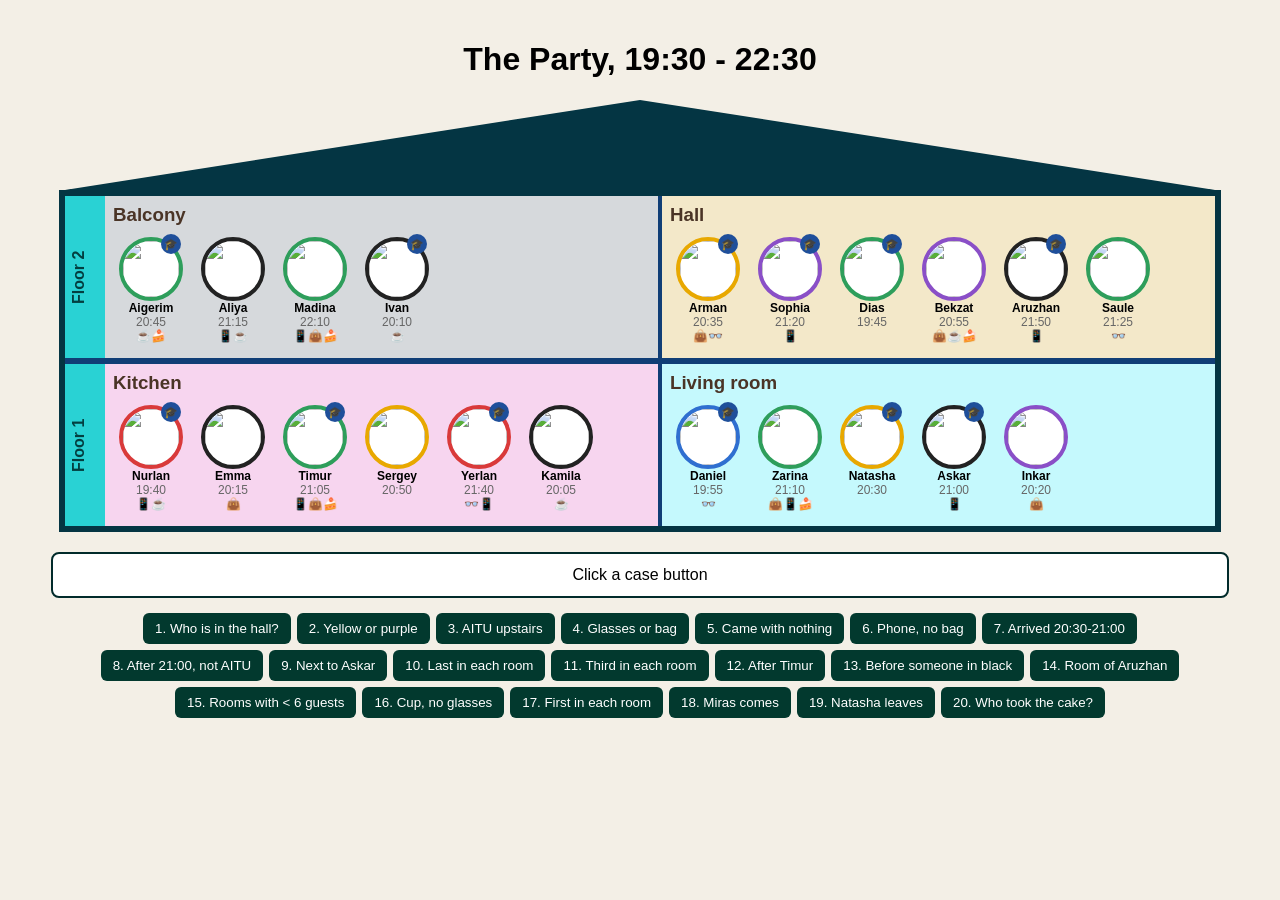
==== index.html @ ea267aa3 "first commit" ====
<!DOCTYPE html>
<html lang="en">
<head>
  <meta charset="UTF-8">
  <meta name="viewport" content="width=device-width, initial-scale=1">
  <title>Selector Detective</title>
  <link rel="stylesheet" href="css/task1.css">
  <script src="https://code.jquery.com/jquery-3.7.1.min.js"></script>
  <script src="Js/task1.js" defer></script>
</head>
<body>

  <h1>The Party, 19:30 - 22:30</h1>

  <!-- the house is built by JS from the array -->
  <div id="roof"></div>
  <div id="house">
    <div class="floor">
      <div class="floor-label">Floor 2</div>
      <div class="rooms" id="floor-2"></div>
    </div>
    <div class="floor">
      <div class="floor-label">Floor 1</div>
      <div class="rooms" id="floor-1"></div>
    </div>
  </div>

  <!-- result of the case -->
  <div id="result">Click a case button</div>

  <!-- one button for every case -->
  <div id="buttons">
    <button data-case="1">1. Who is in the hall?</button>
    <button data-case="2">2. Yellow or purple</button>
    <button data-case="3">3. AITU upstairs</button>
    <button data-case="4">4. Glasses or bag</button>
    <button data-case="5">5. Came with nothing</button>
    <button data-case="6">6. Phone, no bag</button>
    <button data-case="7">7. Arrived 20:30-21:00</button>
    <button data-case="8">8. After 21:00, not AITU</button>
    <button data-case="9">9. Next to Askar</button>
    <button data-case="10">10. Last in each room</button>
    <button data-case="11">11. Third in each room</button>
    <button data-case="12">12. After Timur</button>
    <button data-case="13">13. Before someone in black</button>
    <button data-case="14">14. Room of Aruzhan</button>
    <button data-case="15">15. Rooms with &lt; 6 guests</button>
    <button data-case="16">16. Cup, no glasses</button>
    <button data-case="17">17. First in each room</button>
    <button data-case="18">18. Miras comes</button>
    <button data-case="19">19. Natasha leaves</button>
    <button data-case="20">20. Who took the cake?</button>
  </div>

  
</body>
</html>
---- css/task1.css ----
body {
  font-family: Arial, sans-serif;
  background: #f3efe6;
  margin: 0;
  padding: 20px;
  text-align: center;
}

h1 { color: #000000; }

/* ---------- house ---------- */
#roof {
  max-width: 1150px;
  height: 90px;
  margin: 0 auto;
  background: #043543;
  clip-path: polygon(50% 0, 100% 100%, 0 100%);   /* triangle */
}

#house {
  max-width: 1150px;
  margin: 0 auto 20px;
  border: 6px solid #043543;
  background: #fff;
}

.floor {
  display: flex;
  border-bottom: 6px solid #103e76;
}
.floor:last-child { border-bottom: none; }

.floor-label {
  width: 30px;
  background: #07cbcedc;
  color: #033f40;
  font-weight: bold;
  writing-mode: vertical-rl;
  transform: rotate(180deg);
  padding: 5px;
}

.rooms {
  display: flex;
  flex: 1;
}

.room {
  flex: 1;
  padding: 8px;
  border-right: 4px solid #103e76;
  text-align: left;
}
.room:last-child { border-right: none; }

.room-name {
  margin: 0 0 8px;
  color: #4a3426;
}

/* room colors */
#balcony { background: #d6d9dc; }
#hall    { background: #f3e8c9; }
#kitchen { background: #f7d5ef; }
#living  { background: #c5f9fd; }

.guests {
  display: flex;
  flex-wrap: wrap;
  gap: 6px;
}

/* ---------- guest card ---------- */
.guest {
  position: relative;      /* needed for animate() jump */
  width: 70px;
  text-align: center;
  font-size: 12px;
  padding: 3px;
  border-radius: 8px;
}

.avatar {
  width: 56px;
  height: 56px;
  border-radius: 50%;
  border: 4px solid gray;
  background: #fff;
}

/* ring color = clothing color class */
.guest.red    .avatar { border-color: #d93a3a; }
.guest.blue   .avatar { border-color: #2f6fd0; }
.guest.green  .avatar { border-color: #2e9e5b; }
.guest.black  .avatar { border-color: #222; }
.guest.yellow .avatar { border-color: #e8a800; }
.guest.purple .avatar { border-color: #8a4fc7; }

.badge {
  display: none;
  position: absolute;
  top: 0;
  right: 8px;
  width: 20px;
  height: 20px;
  line-height: 20px;
  border-radius: 50%;
  background: #1f4f9a;
  color: #fff;
  font-size: 11px;
}
.guest.aitu .badge { display: block; }

.name { font-weight: bold; }
.time { color: #666; }
.things { min-height: 18px; }

/* ---------- highlight ---------- */
#house .found-room {
  background: #f7ff81;
  outline: 4px solid #f0a500;
  outline-offset: -4px;
}

.found {
  background: #ffe066;
  box-shadow: 0 0 8px 2px #f0a500;
}

/* ---------- buttons and result ---------- */
#result {
  max-width: 1150px;
  margin: 0 auto 15px;
  padding: 12px;
  background: #fff;
  border: 2px solid #012b2b;
  border-radius: 8px;
  font-size: 16px;
}

#buttons {
  max-width: 1150px;
  margin: 0 auto;
  display: flex;
  flex-wrap: wrap;
  gap: 6px;
  justify-content: center;
}

button {
  padding: 8px 12px;
  border: none;
  border-radius: 6px;
  background: #02392e;
  color: #fff;
  cursor: pointer;
}
button:hover { background: #269466; }
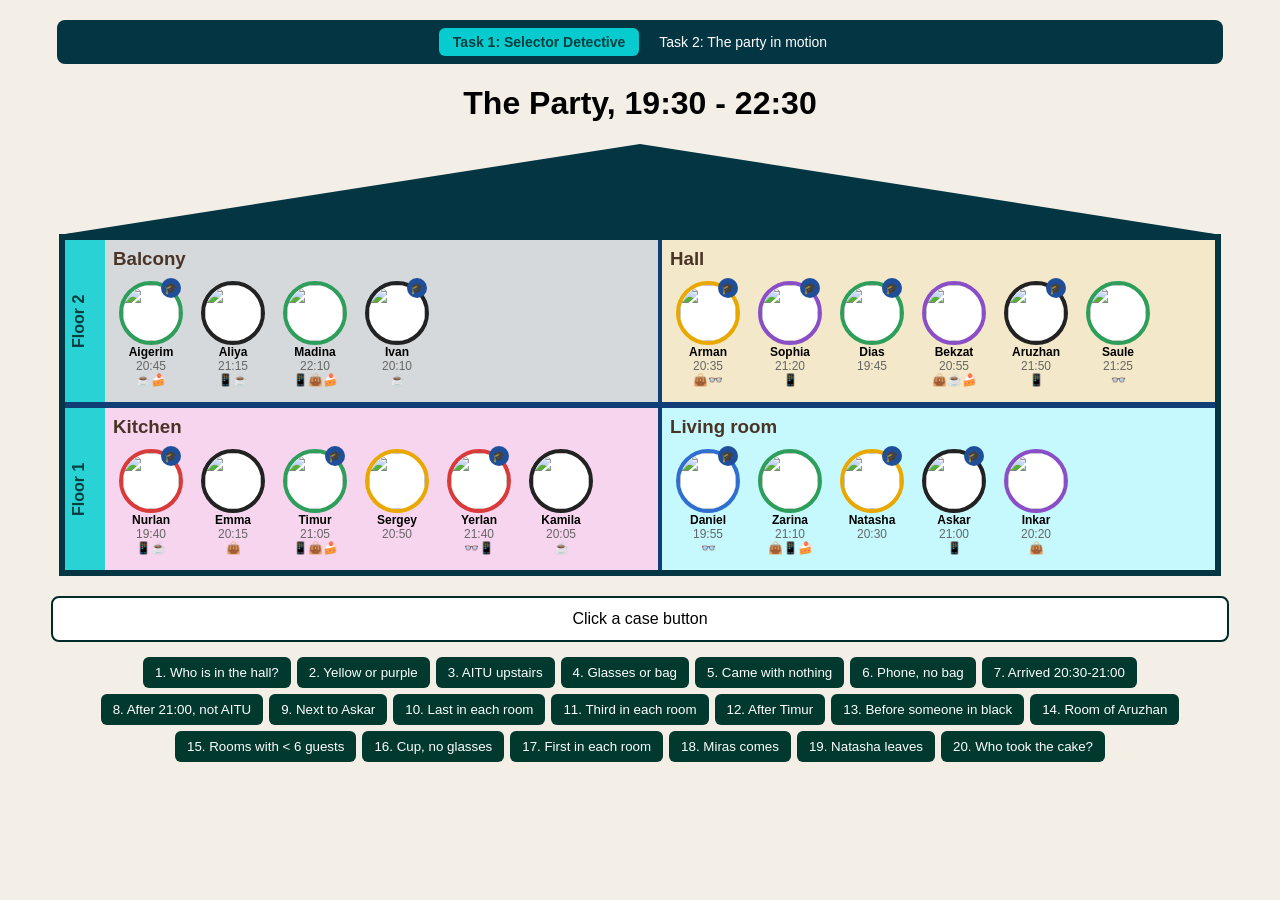
==== commit 021ba1ae: "add navbar" ====
--- a/index.html
+++ b/index.html
@@ -9,6 +9,10 @@
   <script src="Js/task1.js" defer></script>
 </head>
 <body>
+  <nav id="navbar">
+    <a href="index.html" class="active">Task 1: Selector Detective</a>
+    <a href="task2.html">Task 2: The party in motion</a>
+  </nav>
 
   <h1>The Party, 19:30 - 22:30</h1>
 
--- a/css/task1.css
+++ b/css/task1.css
@@ -7,6 +7,34 @@
 }
 
 h1 { color: #000000; }
+
+/* ---------- navbar ---------- */
+#navbar {
+  max-width: 1150px;        
+  margin: 0 auto 10px;
+  padding: 8px;
+  display: flex;
+  gap: 6px;
+  justify-content: center;
+  background: #043543;
+  border-radius: 8px;
+}
+
+#navbar a {
+  color: #fff;
+  text-decoration: none;
+  padding: 6px 14px;
+  border-radius: 6px;
+  font-size: 14px;
+}
+
+#navbar a:hover { background: #269466; }
+
+#navbar a.active {
+  background: #07cbce;
+  color: #033f40;
+  font-weight: bold;
+}
 
 /* ---------- house ---------- */
 #roof {
